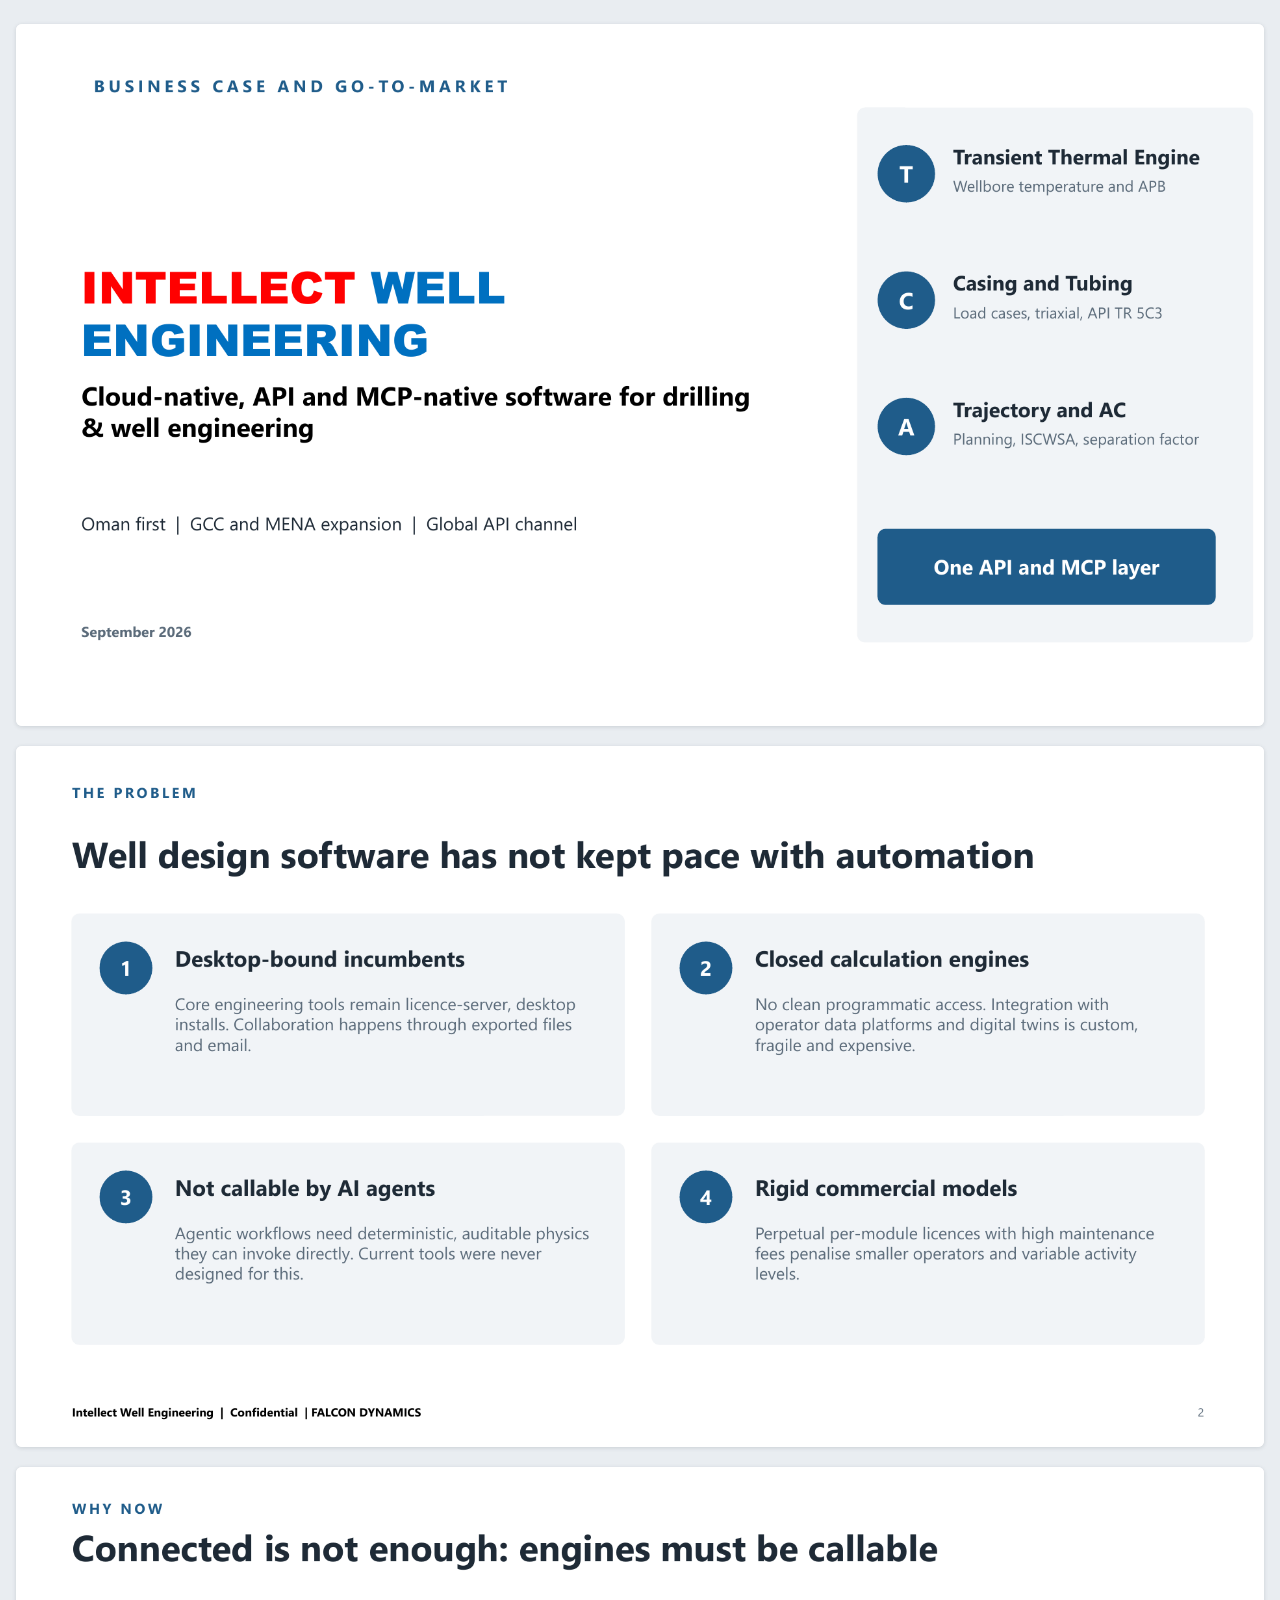
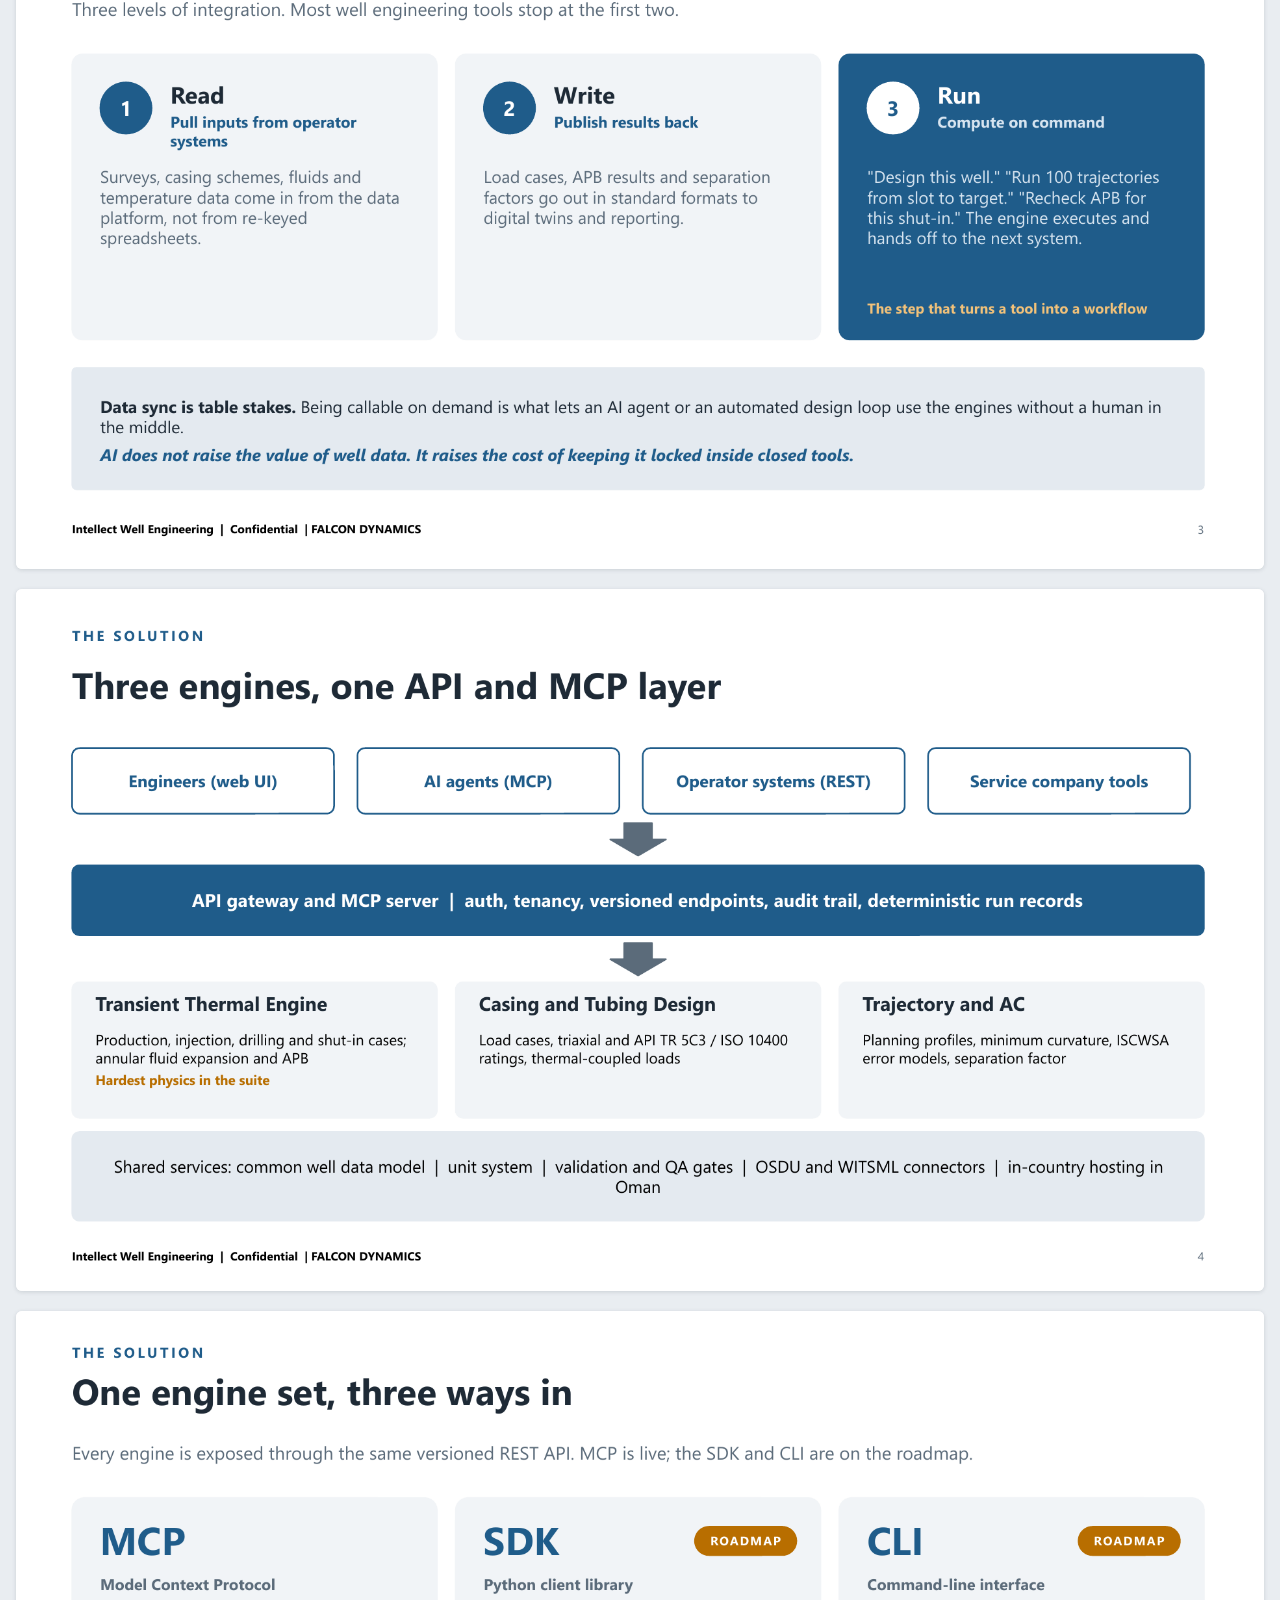
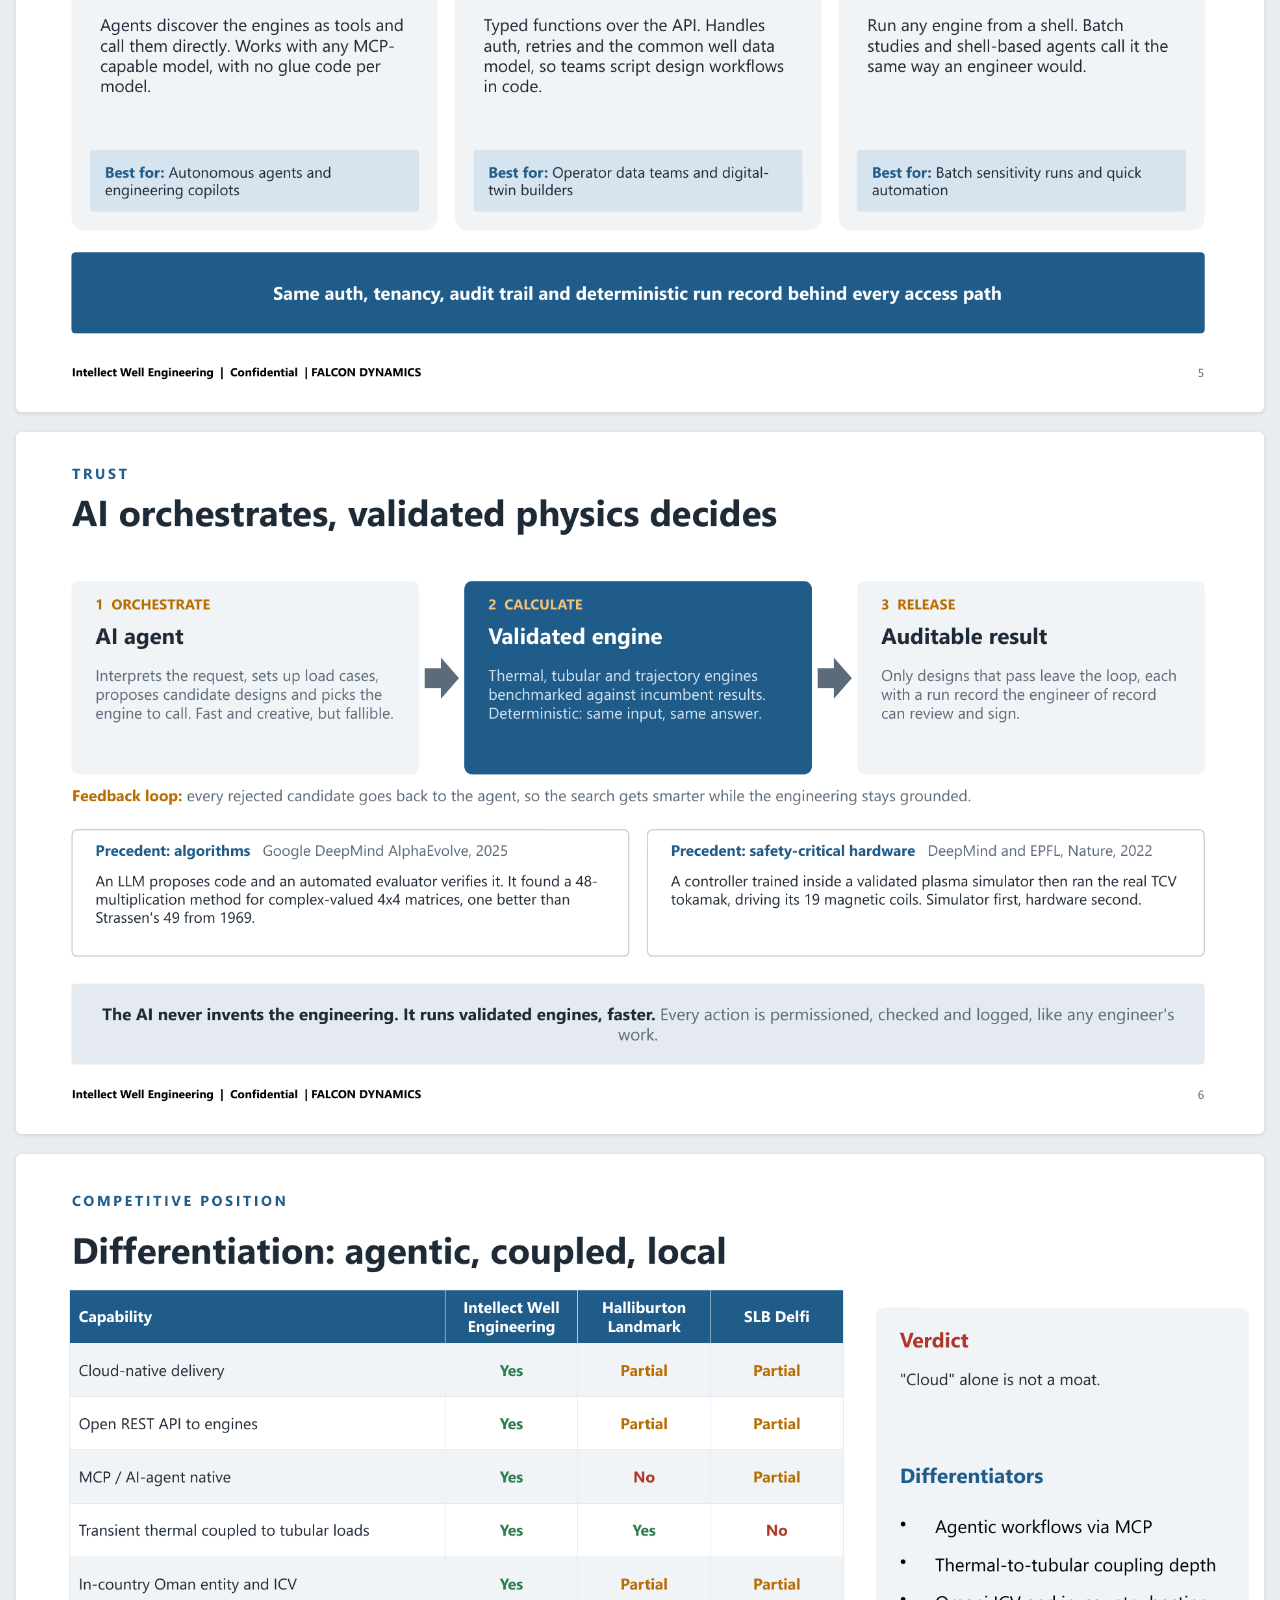
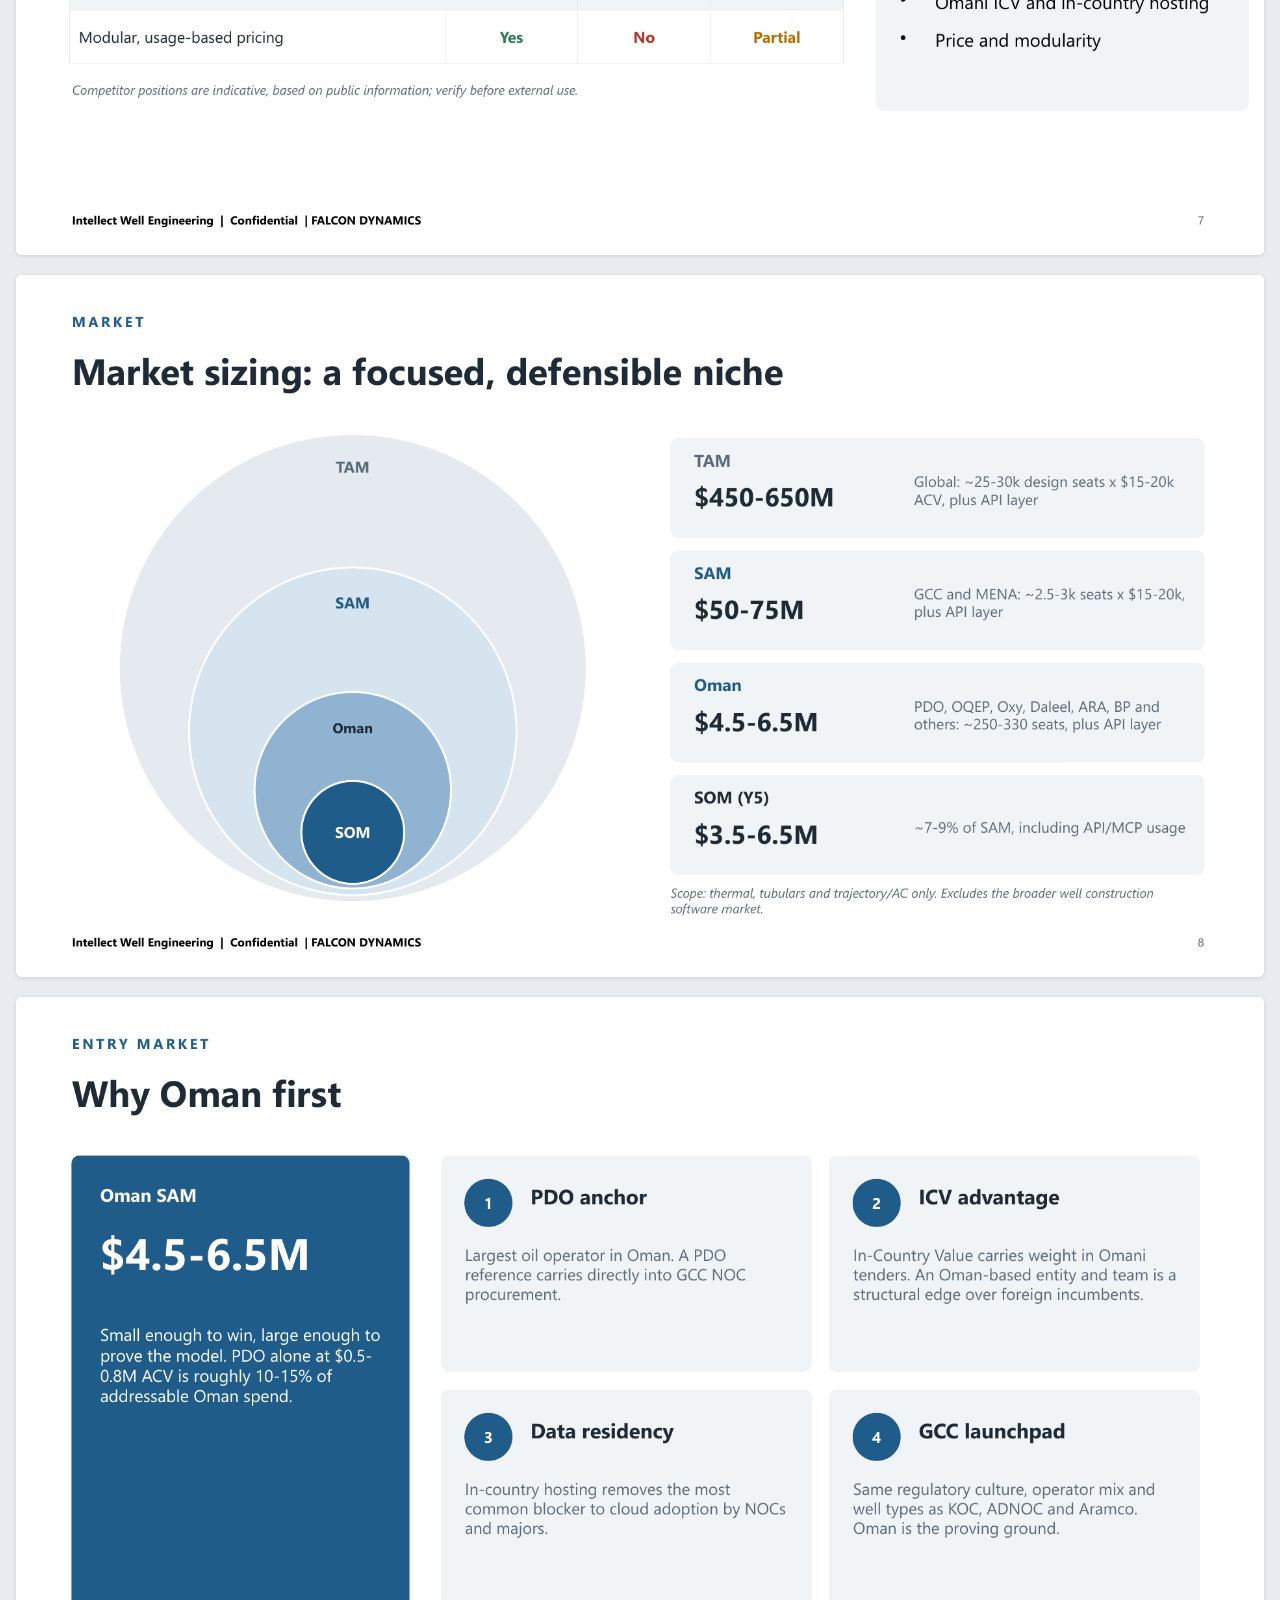
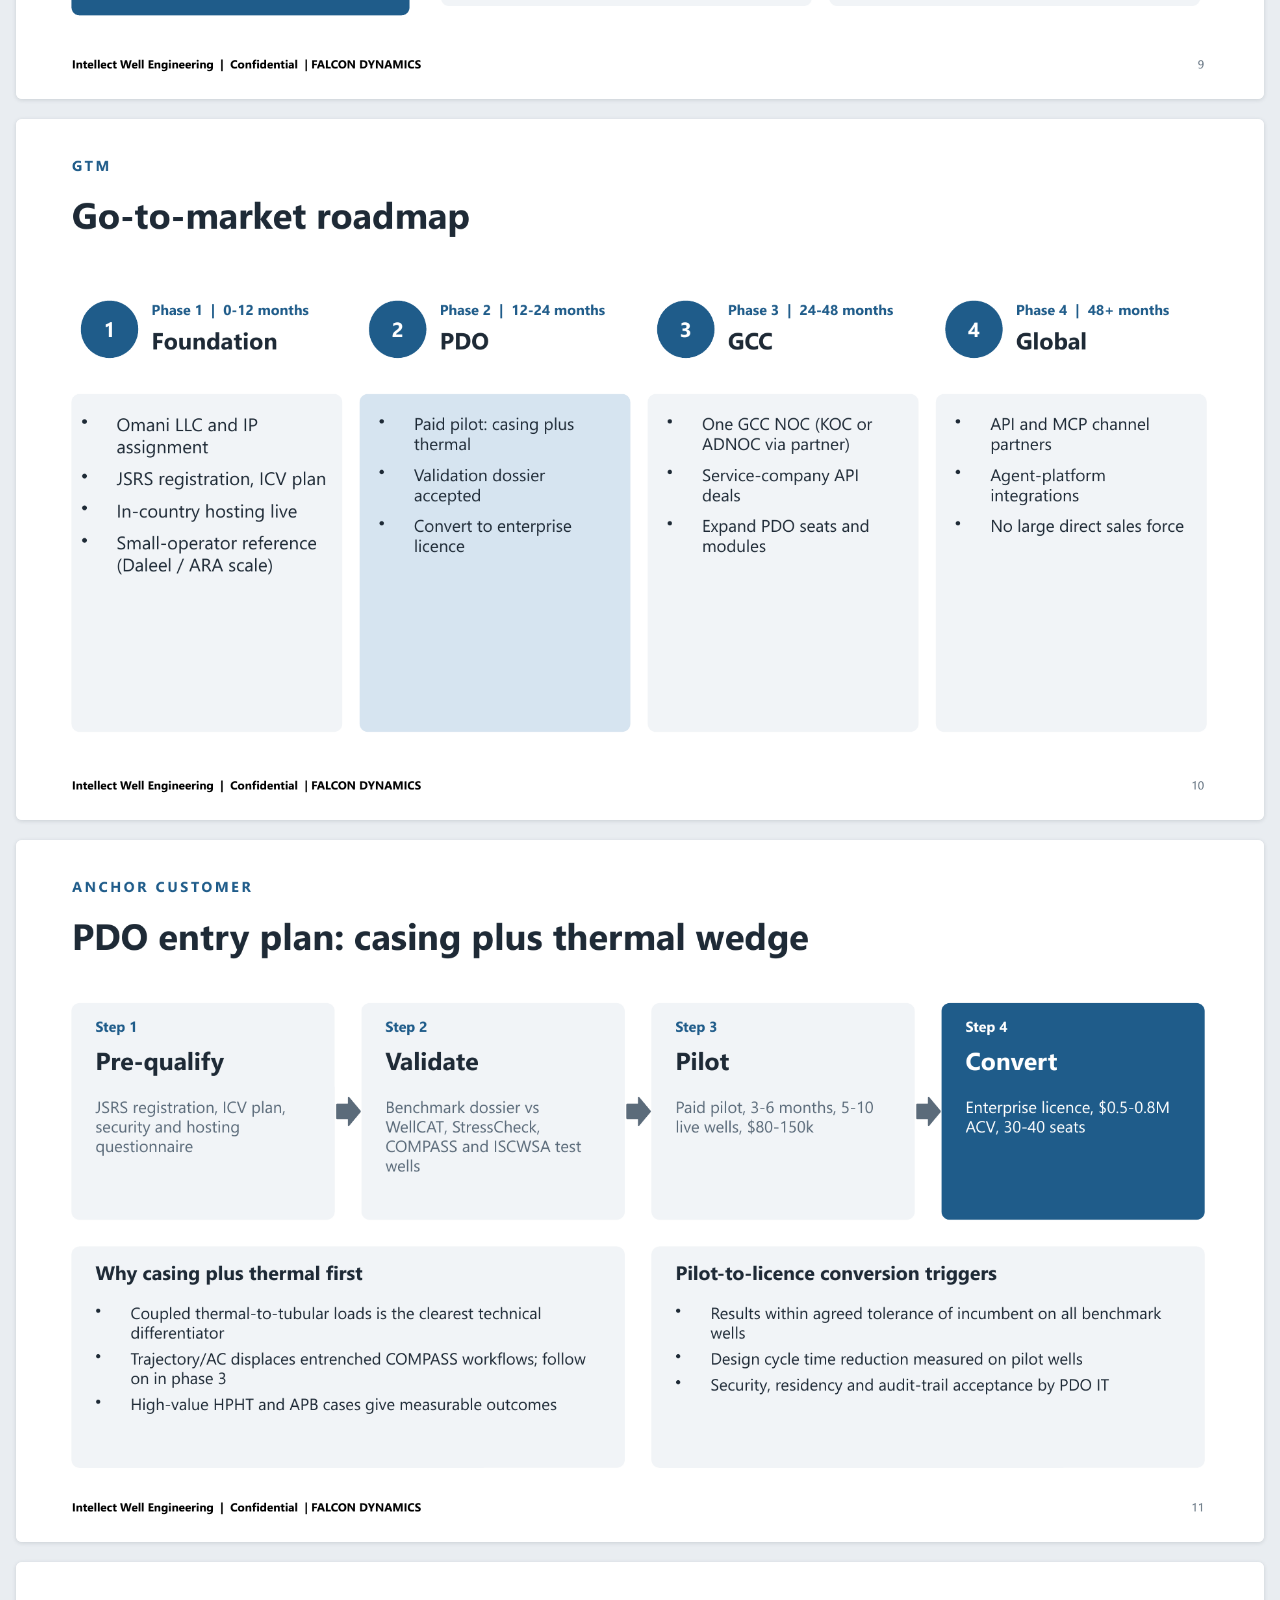
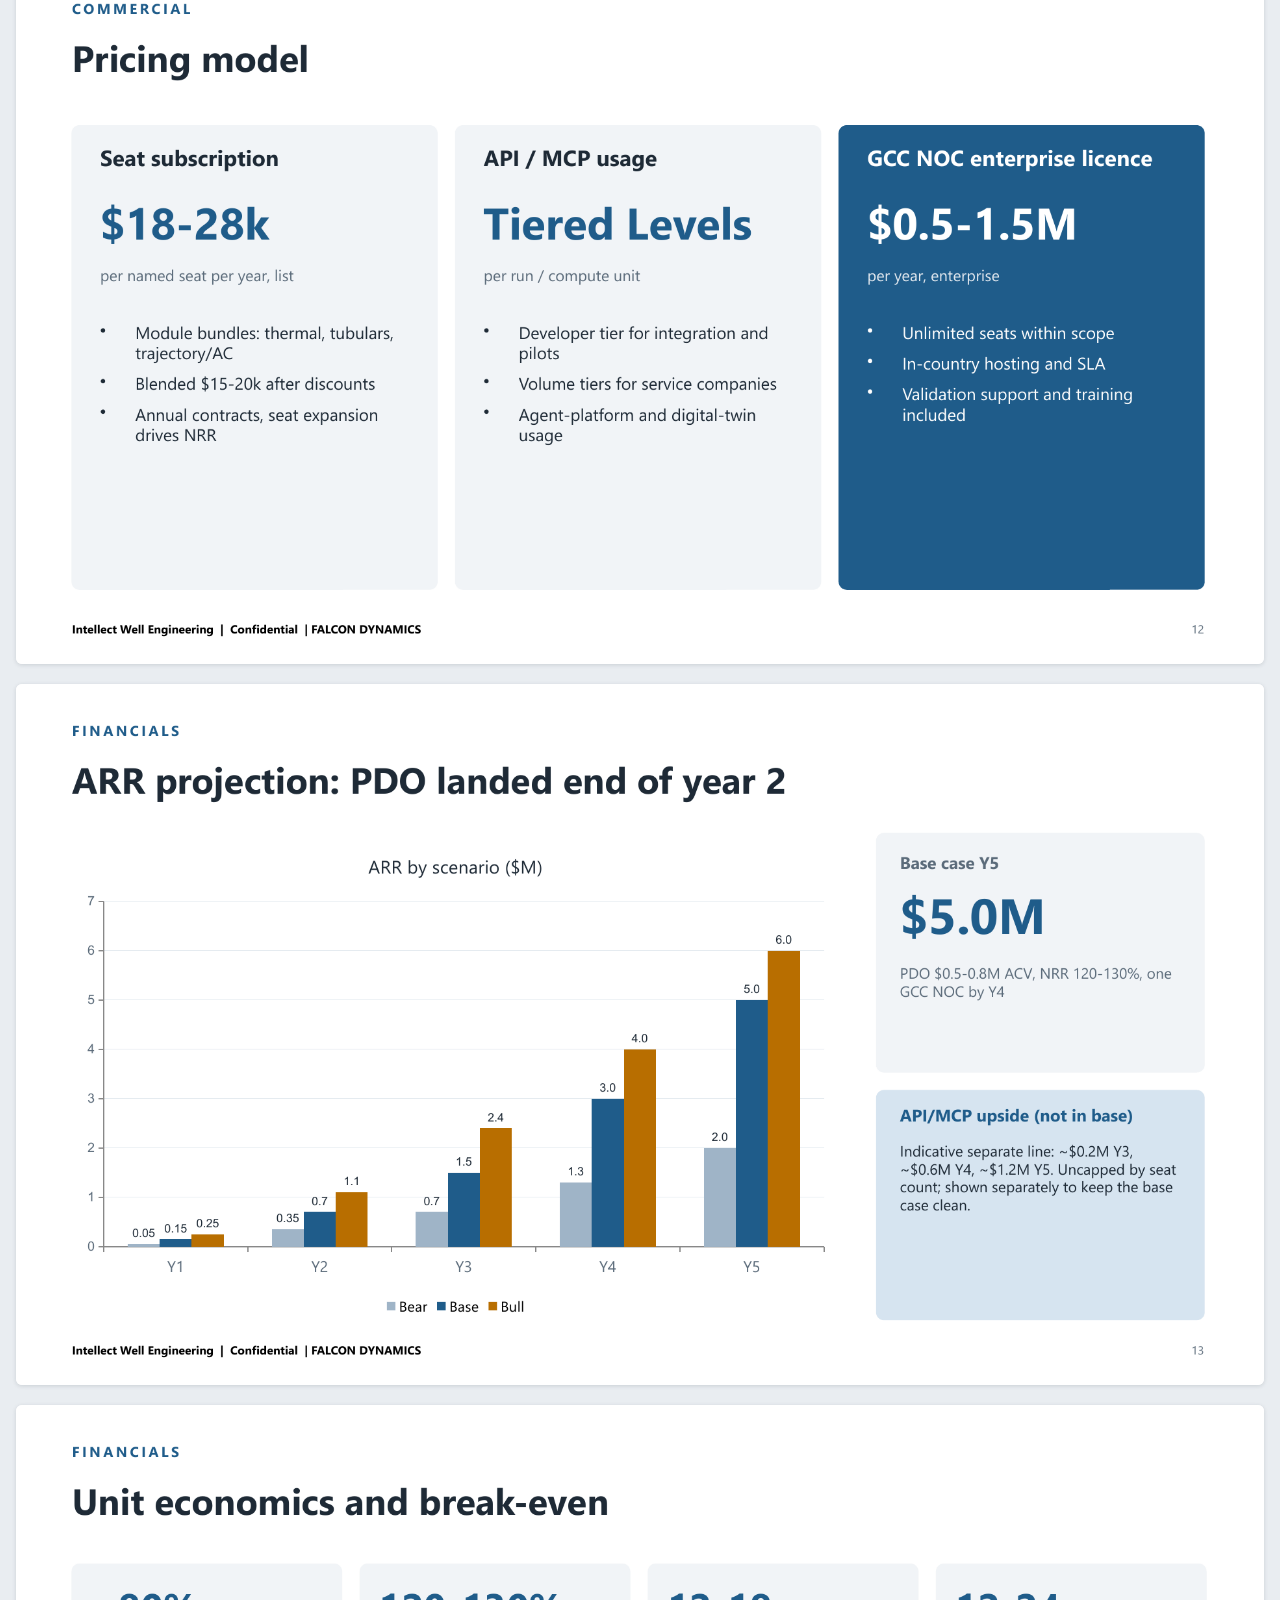
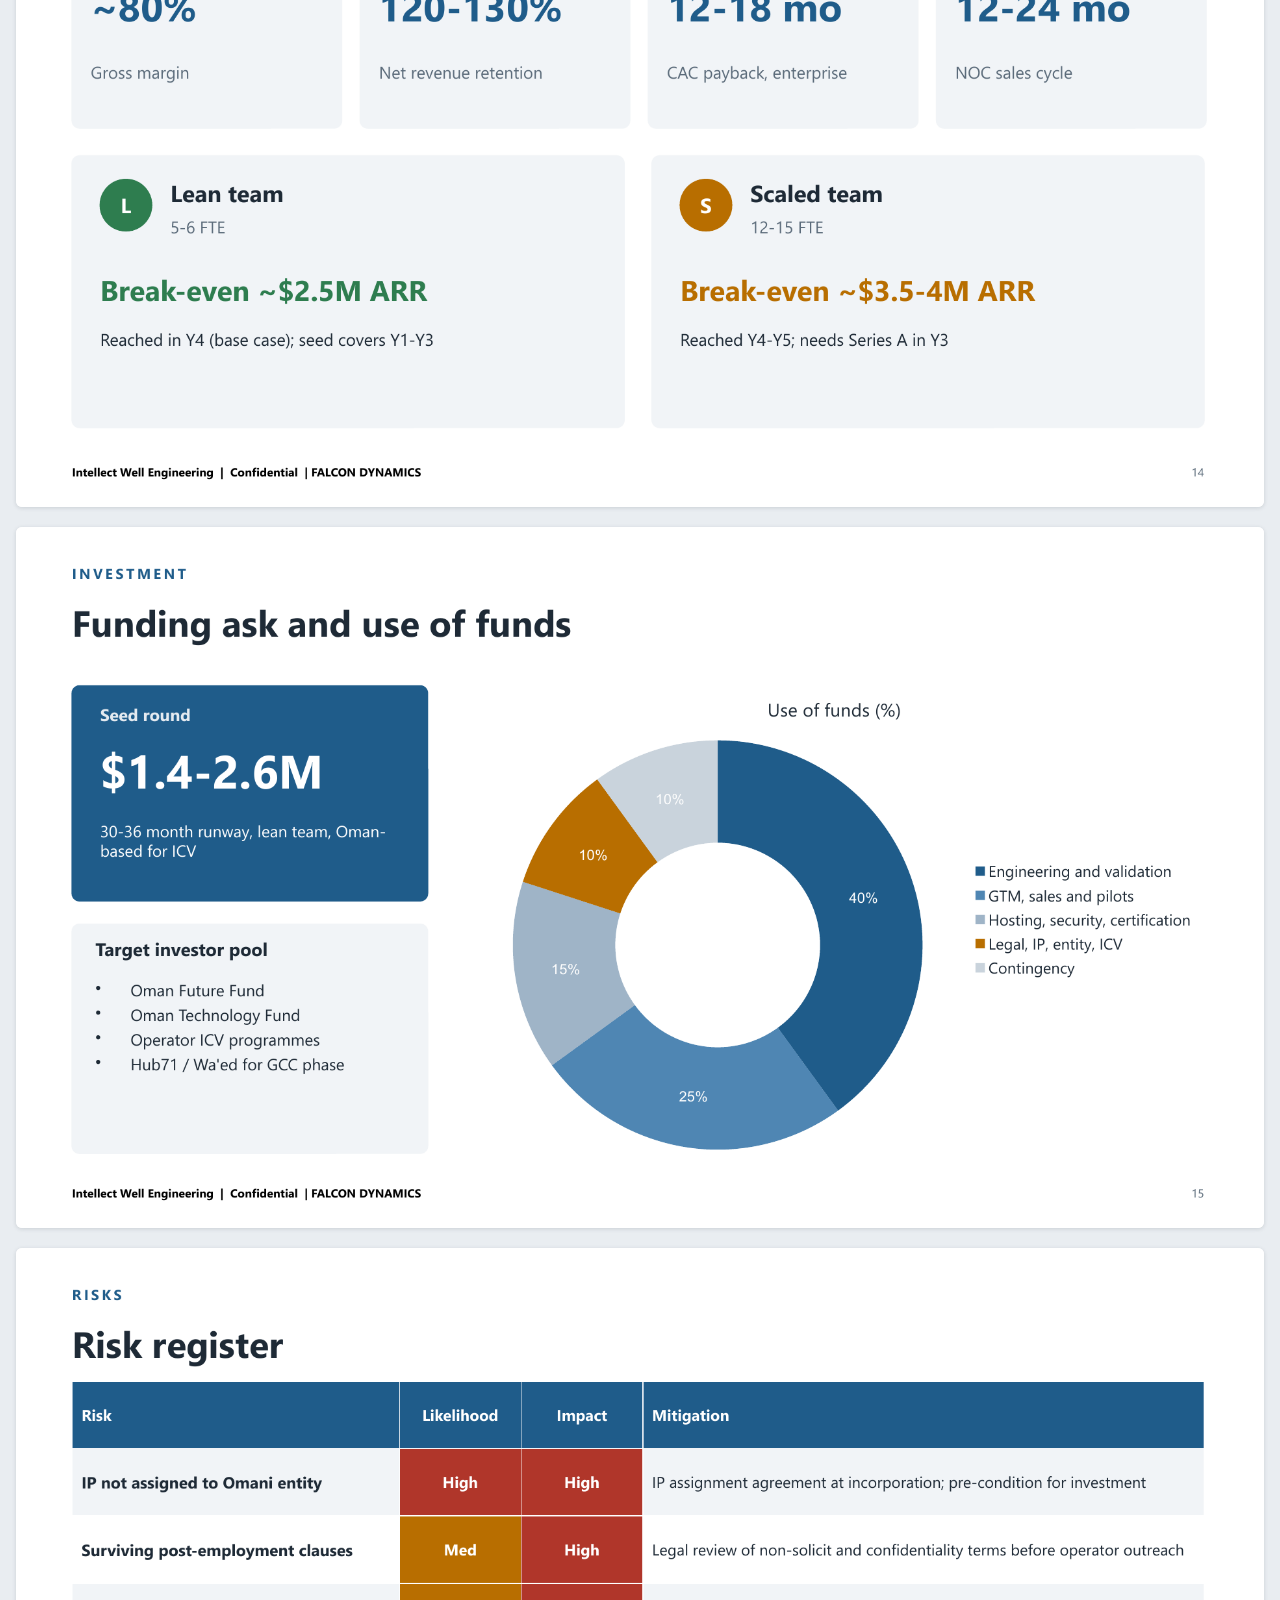
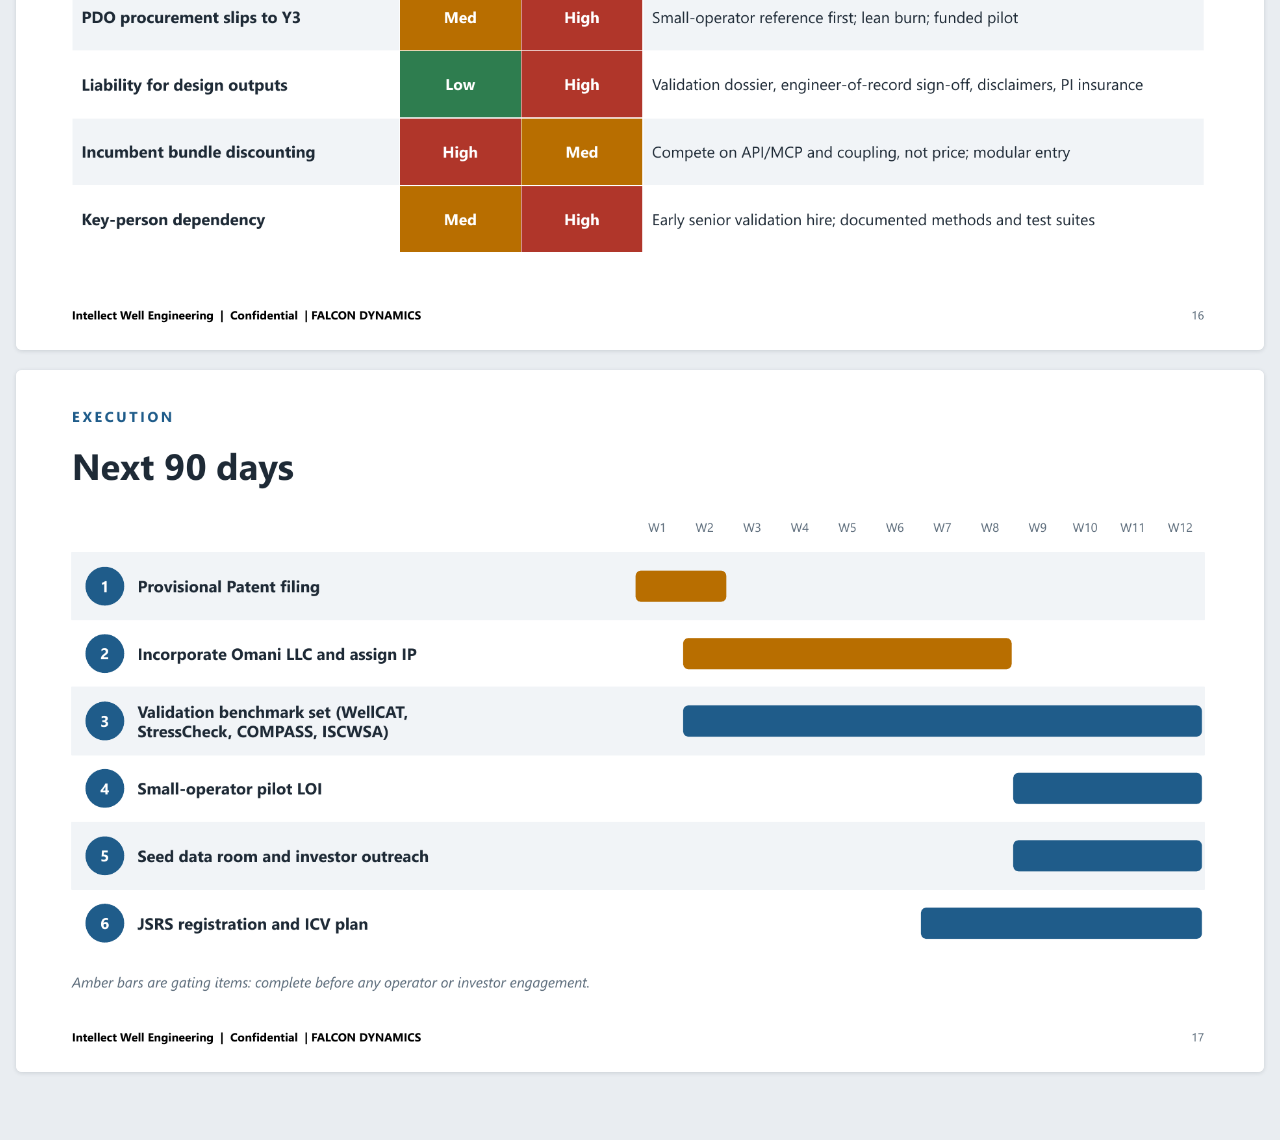
==== gtm.html @ b58f932e "gtn" ====
<!DOCTYPE html>
<html lang="en"><head><meta charset="utf-8">
<meta name="viewport" content="width=device-width, initial-scale=1">
<title>Intellect Well Engineering Business Case</title>
<style>
body{margin:0;background:#e9edf1;font-family:"Segoe UI",Arial,sans-serif}
main{max-width:1280px;margin:0 auto;padding:24px 16px 48px}
section{margin:0 0 20px;background:#fff;border-radius:6px;overflow:hidden;box-shadow:0 1px 4px rgba(30,42,54,.15)}
img{display:block;width:100%;height:auto}
</style></head>
<body><main>
<section id="slide-1"><img src="[data-uri]" alt="Slide 1: BUSINESS CASE AND GO-TO-MARKET INTELLECT WELL ENGINEERING Cloud-native, API and MCP-native software for drilling &amp; well engineering Oman first | GCC and MENA expansion | Global API channel September 2026 T Transient Thermal Engine Wellbore temperature and APB C Casing and Tubing Load cases, triaxial, API TR 5C3 A Trajectory and AC Planning, ISCWSA, separation factor One API and MCP layer" width="1921" height="1080"></section>
<section id="slide-2"><img src="[data-uri]" alt="Slide 2: THE PROBLEM Well design software has not kept pace with automation Intellect Well Engineering | Confidential | FALCON DYNAMICS 2 1 Desktop-bound incumbents Core engineering tools remain licence-server, desktop installs. Collaboration happens through exported files and email. 2 Closed calculation engines No clean programmatic access. Integration with operator data platforms and digital twins is custom, fragile and expensive. 3 Not callable by AI agents Agentic workflows need deterministic, auditable physics they can invoke directly. Current tools were never designed for this. 4 Rigid commercial" width="1921" height="1080"></section>
<section id="slide-3"><img src="[data-uri]" alt="Slide 3: WHY NOW Connected is not enough: engines must be callable Intellect Well Engineering | Confidential | FALCON DYNAMICS 3 Three levels of integration. Most well engineering tools stop at the first two. 1 Read Pull inputs from operator systems Surveys, casing schemes, fluids and temperature data come in from the data platform, not from re-keyed spreadsheets. 2 Write Publish results back Load cases, APB results and separation factors go out in standard formats to digital twins and reporting. 3 Run Compute on command &quot;Design this well.&quot; &quot;Run 100 trajectories from slot to target.&quot; &quot;Recheck APB for t" width="1921" height="1080"></section>
<section id="slide-4"><img src="[data-uri]" alt="Slide 4: THE SOLUTION Three engines, one API and MCP layer Intellect Well Engineering | Confidential | FALCON DYNAMICS 4 Engineers (web UI) AI agents (MCP) Operator systems (REST) Service company tools API gateway and MCP server | auth, tenancy, versioned endpoints, audit trail, deterministic run records Transient Thermal Engine Production, injection, drilling and shut-in cases; annular fluid expansion and APB Hardest physics in the suite Casing and Tubing Design Load cases, triaxial and API TR 5C3 / ISO 10400 ratings, thermal-coupled loads Trajectory and AC Planning profiles, minimum curvature, ISCWSA" width="1921" height="1080"></section>
<section id="slide-5"><img src="[data-uri]" alt="Slide 5: THE SOLUTION One engine set, three ways in Intellect Well Engineering | Confidential | FALCON DYNAMICS 5 Every engine is exposed through the same versioned REST API. MCP is live; the SDK and CLI are on the roadmap. MCP Model Context Protocol Agents discover the engines as tools and call them directly. Works with any MCP-capable model, with no glue code per model. Best for: Autonomous agents and engineering copilots SDK Python client library Typed functions over the API. Handles auth, retries and the common well data model, so teams script design workflows in code. Best for: Operator data teams" width="1921" height="1080"></section>
<section id="slide-6"><img src="[data-uri]" alt="Slide 6: TRUST AI orchestrates, validated physics decides Intellect Well Engineering | Confidential | FALCON DYNAMICS 6 1 ORCHESTRATE AI agent Interprets the request, sets up load cases, proposes candidate designs and picks the engine to call. Fast and creative, but fallible. 2 CALCULATE Validated engine Thermal, tubular and trajectory engines benchmarked against incumbent results. Deterministic: same input, same answer. 3 RELEASE Auditable result Only designs that pass leave the loop, each with a run record the engineer of record can review and sign. Feedback loop: every rejected candidate goes back t" width="1921" height="1080"></section>
<section id="slide-7"><img src="[data-uri]" alt="Slide 7: COMPETITIVE POSITION Differentiation: agentic, coupled, local Intellect Well Engineering | Confidential | FALCON DYNAMICS 7 Competitor positions are indicative, based on public information; verify before external use. Verdict &quot;Cloud&quot; alone is not a moat. Differentiators Agentic workflows via MCP Thermal-to-tubular coupling depth Omani ICV and in-country hosting Price and modularity" width="1921" height="1080"></section>
<section id="slide-8"><img src="[data-uri]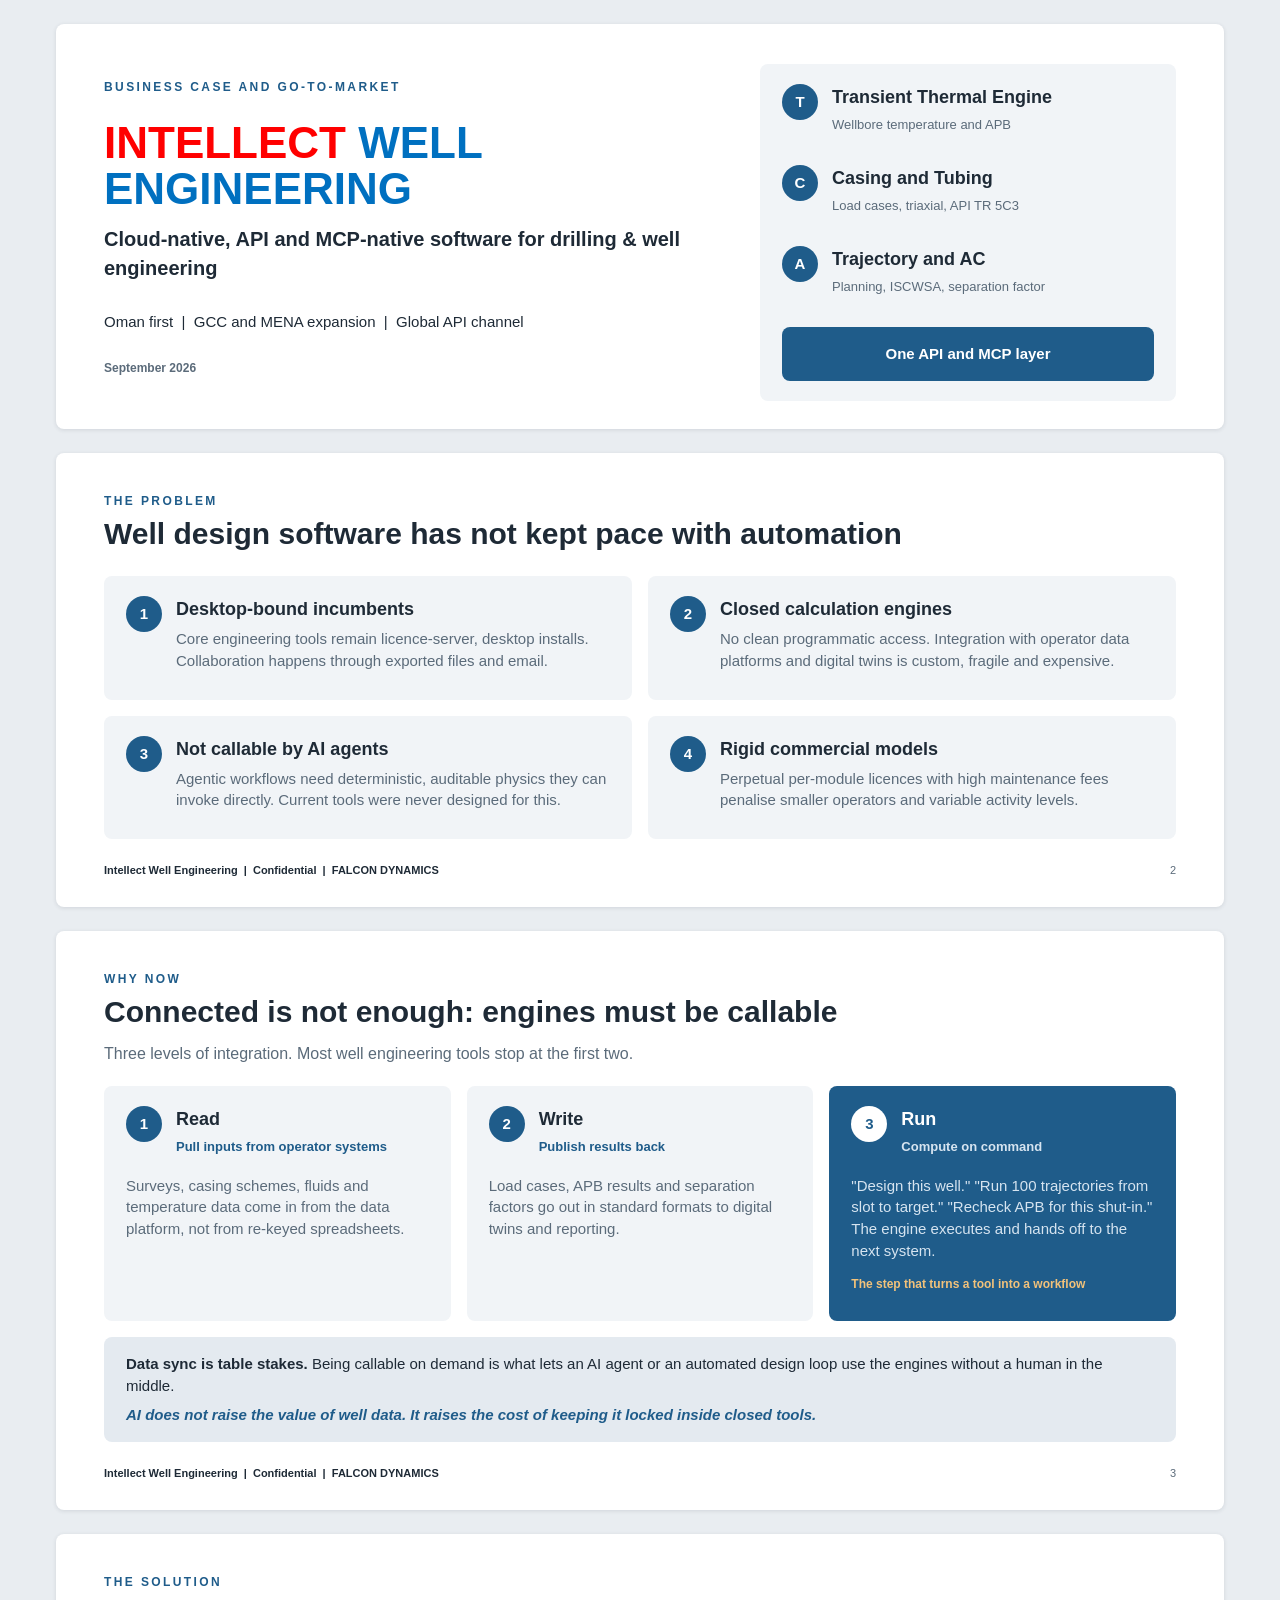
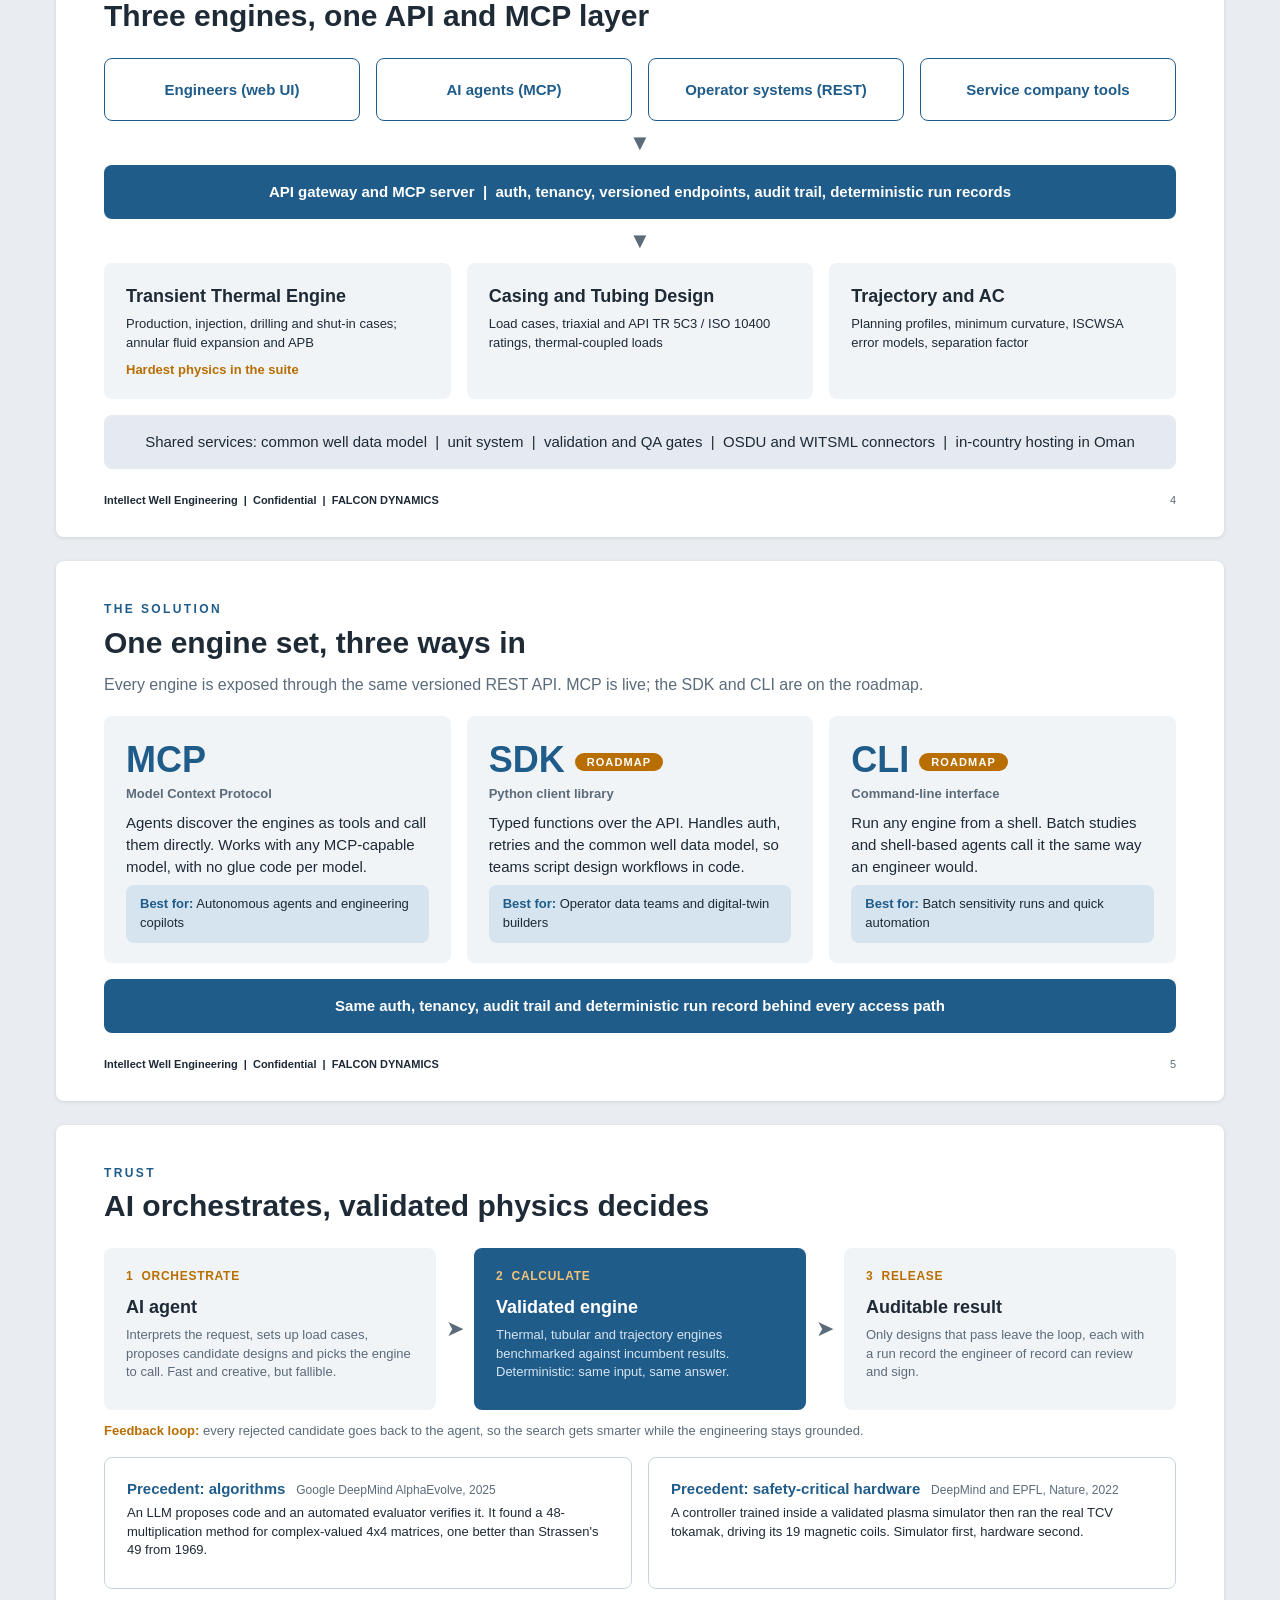
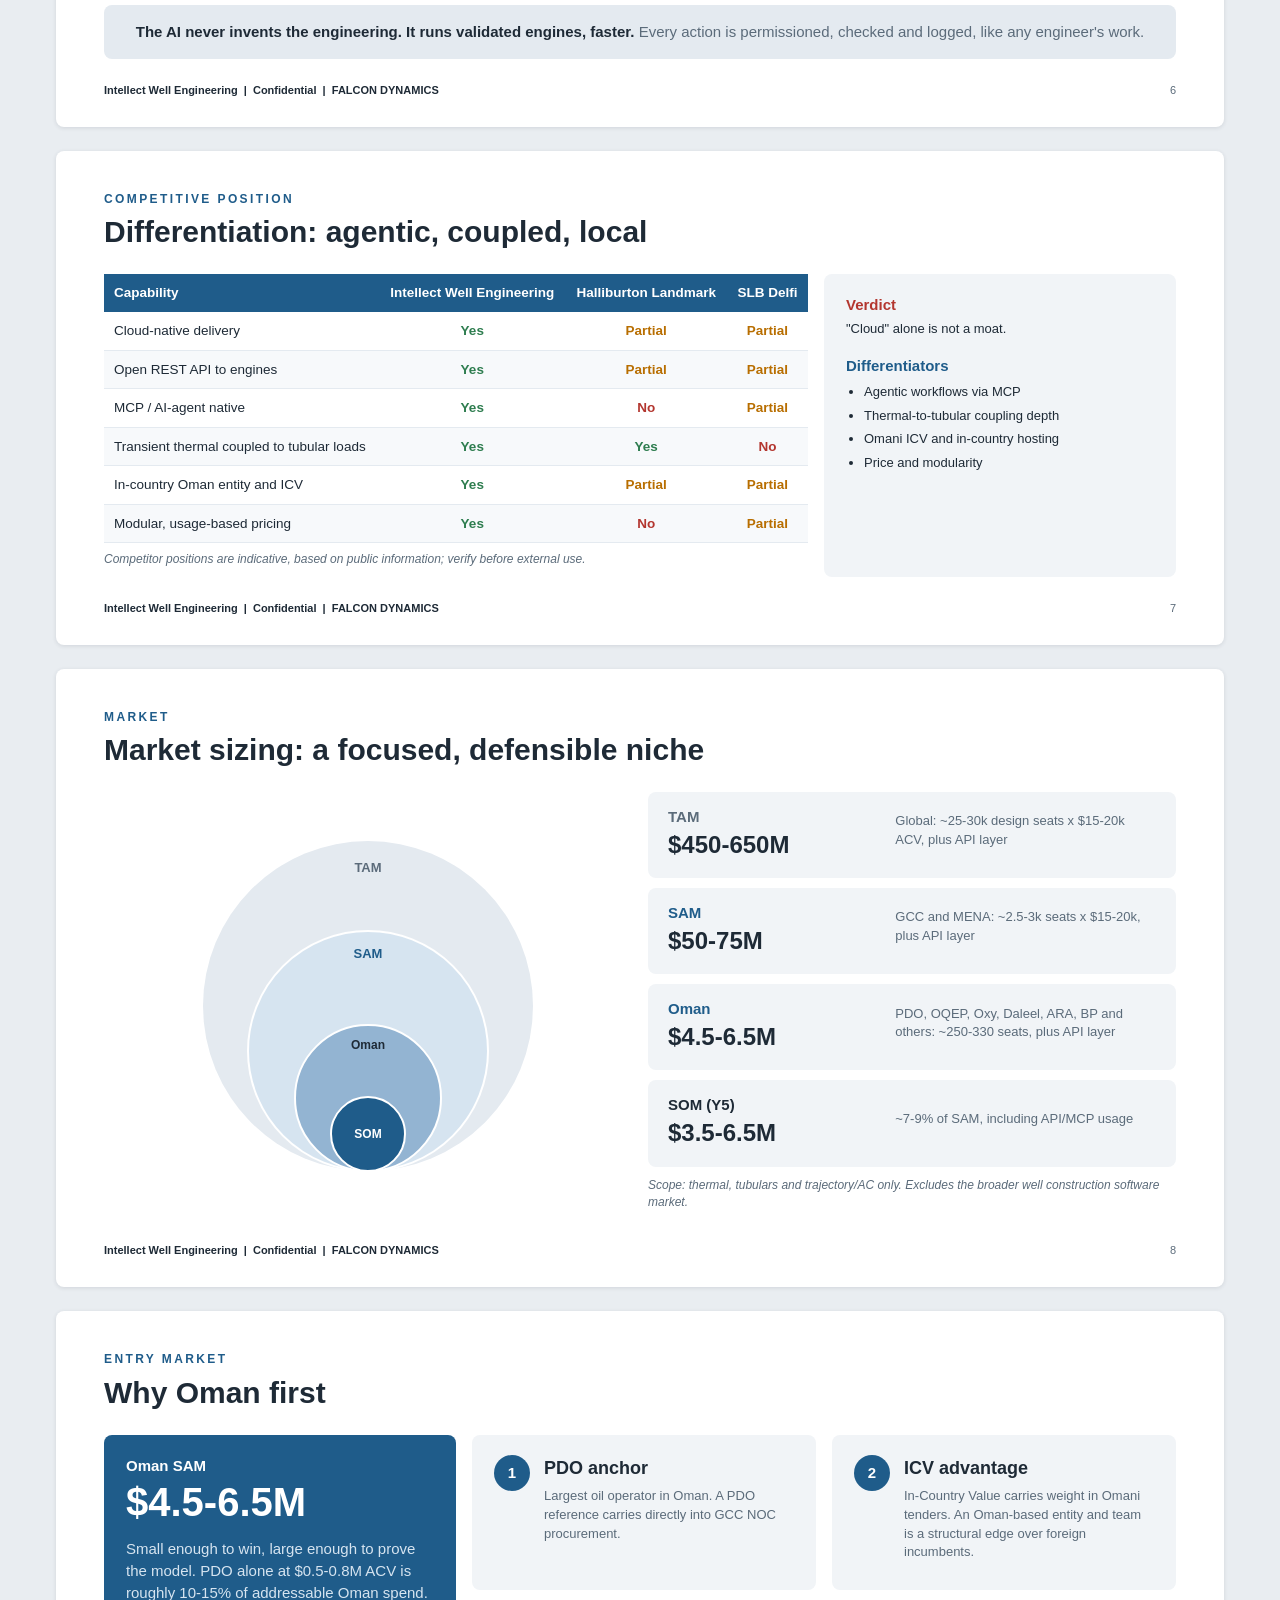
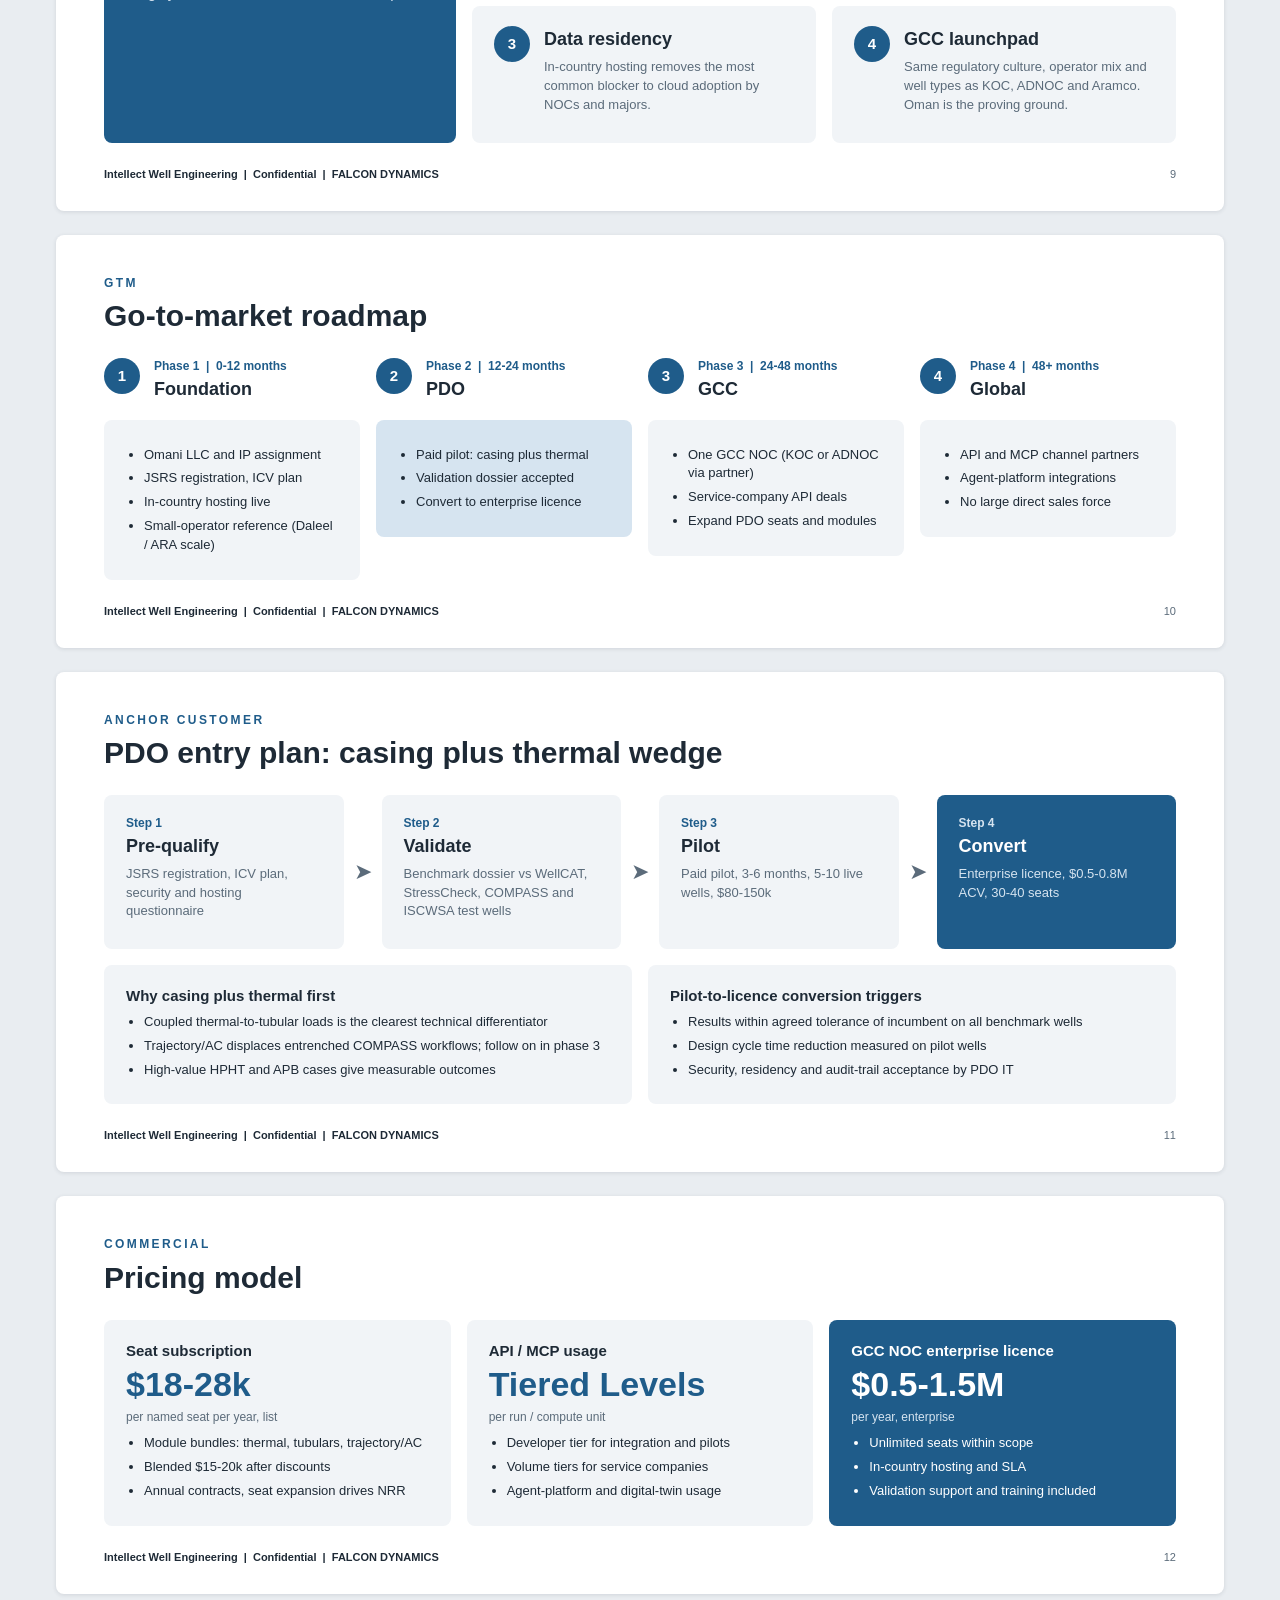
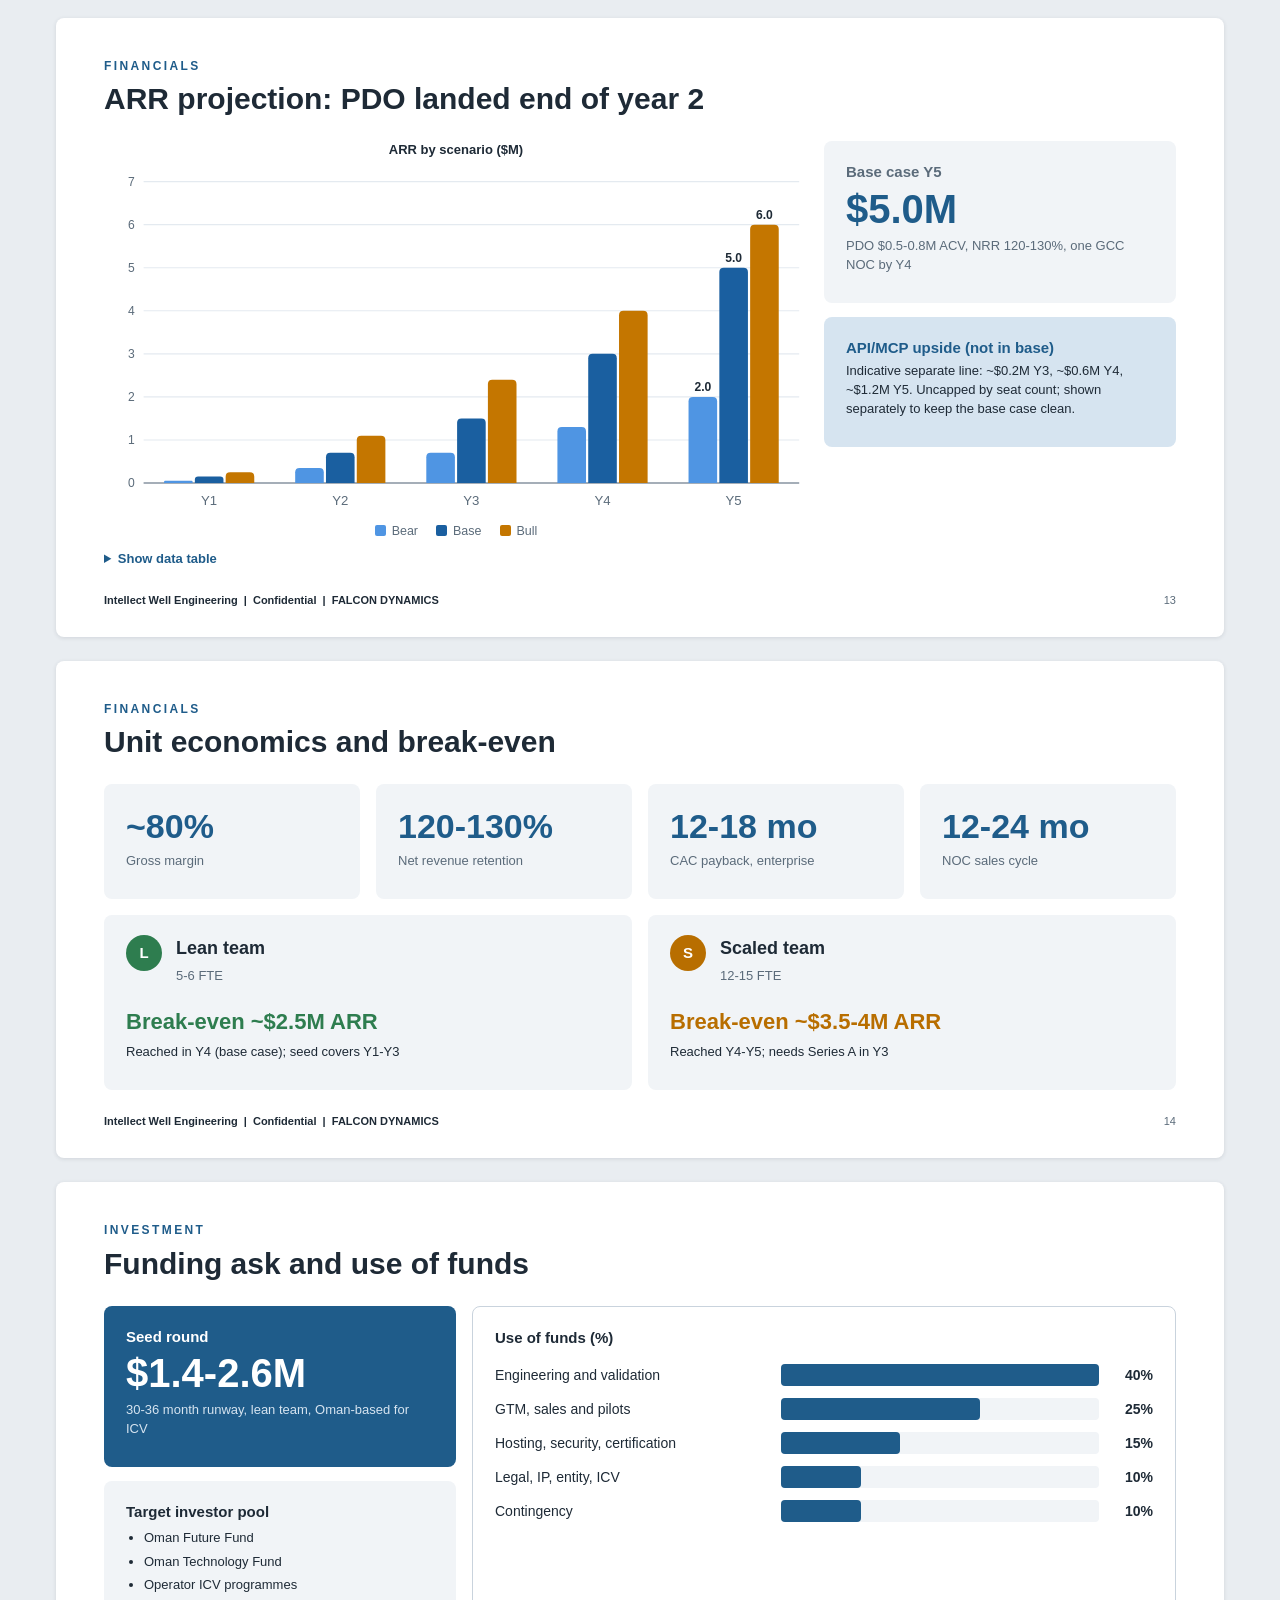
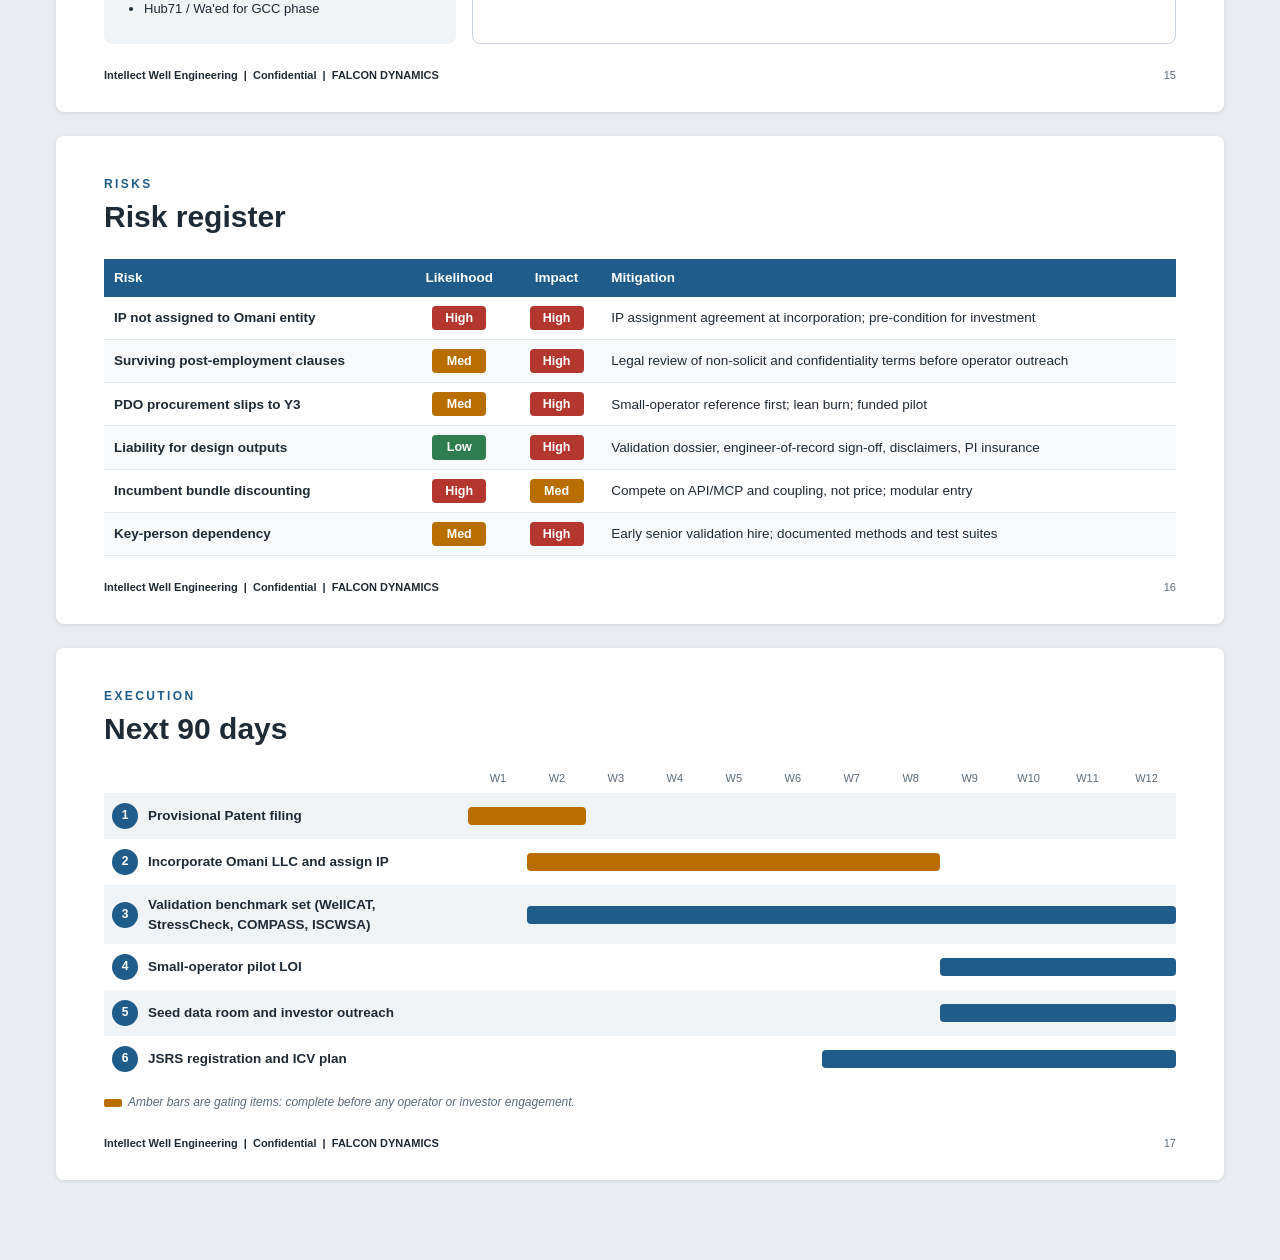
